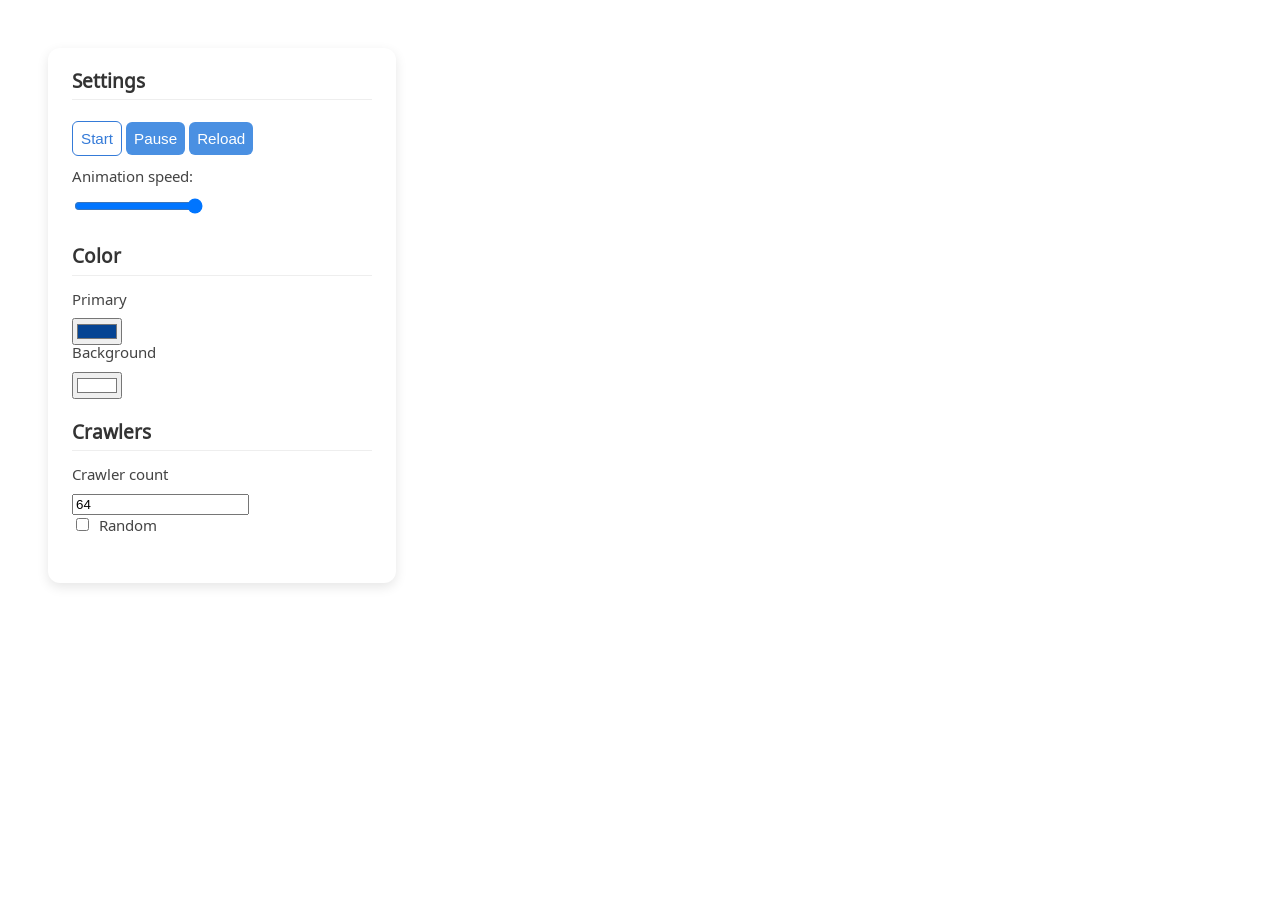
==== projects/bfs_on_image/index.html @ 62050e02 "last changes to bfs on images" ====
<!DOCTYPE html>
<html>

<head>
    <link rel="preconnect" href="https://fonts.googleapis.com">
    <link rel="preconnect" href="https://fonts.gstatic.com" crossorigin>
    <link href="https://fonts.googleapis.com/css2?family=Cabin:ital,wght@0,400..700;1,400..700&family=DM+Sans:ital,opsz,wght@0,9..40,100..1000;1,9..40,100..1000&family=Noto+Sans+Elbasan&family=Poppins:ital,wght@0,100;0,200;0,300;0,400;0,500;0,600;0,700;0,800;0,900;1,100;1,200;1,300;1,400;1,500;1,600;1,700;1,800;1,900&display=swap"
          rel="stylesheet">
    <link rel="stylesheet" href="../../css/main.css">
    <link rel="stylesheet" href="css/chained_encoding.css">

    <script defer type="module" src="./js/index.js"></script>
</head>

<body>
    <div class="overlay">
        <div class="main">
                <div class="menu">
                    <div class="section">
                        <h2>Settings</h2>
                        <button class="start-btn" id="startBtn">Start</button>
                        <button id="pauseBtn">Pause</button>
                        <button id="reloadBtn">Reload</button>
                        <div class="slider">
                            <div class="input-control">
                                <label for="animationSpeed">Animation speed:</label>
                                <input type="range" id="animationSpeed" value="100" name="volume" step="1"  min="1" max="100" />
                            </div>
                            <p id="speed-display">1</p>
                        </div>
                    </div>


                    <div class="section">
                        <h2>Color</h2>

                        <label for="primaryColor">Primary</label>
                        <input type="color" id="primaryColor" value="#054493" />

                        <label for="secondaryColor">Background</label>
                        <input type="color" id="secondaryColor" value="#FFFFFF" />
                    </div>

                    <div class="section">
                        <h2>Crawlers</h2>
                        <label for="crawlerCount">Crawler count</label>
                        <input type="number" id="crawlerCount" placeholder="64" value="64" />
                        <label>
                            <input type="checkbox" id="randomCrawlers" />
                            Random
                        </label>
                    </div>
                </div>





            </div>

        </div>




    <canvas id="canvas"></canvas>
</body>


</html>
---- css/main.css ----
:root {
    --col: 10% 80% 10%;

    --nav-height: 5em;

    --color-white: #FFFFFF;
    --color-beige: #FFD19D;
    --color-gray: #AEB5BD;
    --color-lightblue: #4D80C9;
    --color-red: #E93841;
    --color-darkpurble: #100820;
    --color-purble: #511E43;
    --color-darkblue: #054494;
    --color-orange: #F1892D;
    --color-brown: #823E2C;
    --color-lightpink: #FFA9A9;
    --color-lightgreen: #5AE150;
    --color-yellow: #FFE947;
    --color-lightpurble: #7D3EBF;
    --color-pink: #EB6C82;
    --color-greem: #1E8A4C;

    --color-bright: var(--color-darkpurble);
    --color-dark: var(--color-white);

}

body:has(dialog[open]) {
    overflow: hidden;
    padding-right: 1rem;
}

p {
    line-height: 1.4em;
}

.intro-title {
    font-size: 8em;
    margin-bottom: 0.5em;

}

h2 {
    font-size: 3em;
    margin-top: 0;
}


a {
    text-decoration: underline;
    color: inherit;

    line-height: 1.4em;
}


li {
    margin: 0.5rem 0;


}


.intro-navigate {
    border-top: var(--color-bright) solid 1px;
    margin-top: 1em;
    display: flex;
    flex-direction: column;

}

.bg-bright {
    background: var(--color-bright);
    color: var(--color-dark);
    border: var(--color-bright)

}


.bg-dark {
    background: var(--color-dark);
    color: var(--color-bright);
    border: var(--color-dark);
}

body {
    font-family: "Noto Sans Elbasan", sans-serif;
    font-weight: 400;
    font-style: normal;

    margin: 0;
}

.container {
    display: grid;
    grid-template-columns: var(--col);
    row-gap: 1em;
}

.p-top {
    padding-top: var(--nav-height);
}

.py-3 {
    padding-top: 3em;
    padding-bottom: 3.5em;
}


.nav-container {
    width: 100%;
    height: var(--nav-height);
    position: fixed;
}


.padding {
    padding-top: var(--nav-height);

}

.intro-text p {
    padding: 0.5rem;
    background-color: #FFFFFF;

    margin-top: 0.5em;
    margin-bottom: 0.5em;
}

.nav {
    height: 100%;

    display: flex;
    justify-content: end;
    align-items: center;
}

.nav-links {
    display: grid;
    grid-template-columns: 1fr 1fr 1fr;
    gap: 1em;
}

.nav-spacer {
    padding-top: var(--nav-height);
}

.pixel-art {
    image-rendering: pixelated;
    image-rendering: crisp-edges; /* fallback for older browsers */
    width: auto;
    height: auto;
}

.intro {
    grid-column: 2;
}

.col-2 {
    align-items: start;
    display: grid;
    grid-template-columns: 1fr 1fr;
    gap: 2em;
}

.project-gallery {
    grid-column-start: 2;

}

.col-3 {
    align-items: start;
    display: grid;
    grid-template-columns: 1fr 1fr 1fr;
    gap: 1em;
}


.project-showcase {
    grid-column: 2;
}

.project-card img {
    border-radius: 0.5em;
    object-fit: cover;
    aspect-ratio: 2/1;
    width: 100%;
}

.project-card {
    all: unset;

    cursor: pointer;

    gap: 1em;
    width: 100%;
    color: var(--color-bright);

    text-decoration: unset;

    display: flex;
    flex-direction: column;
    justify-content: end;
    align-items: start;
    margin-bottom: 0;

}

.tags {
    display: flex;
    justify-content: start;
    gap: 0.3rem;


    align-items: center;

    margin: 0;
    padding: 0;

}

.tags p {
    font-size: 0.7rem;

    margin: 0;

    color: var(--color-white);
    alignment-baseline: central;
    background: var(--color-gray);

    padding: 0.4rem;

    font-weight: bold;

    border-radius: 5rem;
    display: flex; /* make the <p> a flex container */
    align-items: center; /* vertically center text */
    justify-content: center; /* horizontally center text (optional) */


}


.project-card:hover {
    transform: translateY(-5px);
    transition: transform 0.3s ease;
}

.project-card-desc {
    padding-top: 0;
    padding-bottom: 1em;
}

.project-card .project-card-desc h3 {
    margin: 0;
    font-size: 1.5em;
}

.project-card .project-card-desc p {
    margin: 0.5em 0 0;
    font-size: 1em;
}


.more-projects {
    width: fit-content;
    padding: 1em;

    border-radius: 0.5em;
}


.h-10 {
    min-height: 30rem;
}


.footer {
    height: 30vh;
}


.dialog {
    width: 75vw;
    height: 75vh;

    border: none;
    border-radius: 1rem;

    padding: 2rem;
}


.close-dialog {
    grid-column: 5;
    grid-row: 1;
    justify-self: end;
    align-self: flex-start;

    display: inline-flex;
    align-items: center;
    padding: 0.5rem 0.7rem;
    border: none;

    font-size: 16px;
    border-radius: 4px;
    cursor: pointer;
    gap: 8px;
}


.dialog-body {
    display: grid;
    grid-template-columns: repeat(5, 1fr);;
    grid-template-rows: repeat(10, 1fr);

    height: 100%;

    gap: 1rem
}

.dialog-demo-link-container {

    padding-right: 5rem;

    grid-row: 2;
    grid-column: 4 / 6;

    display: flex;
    flex-direction: column;
    gap: 1rem;
}

.play-link {
    font-size: x-large;

    align-self: end;

}


.dialog-article {
    grid-column: 1 / 4;
    grid-row: 1 / 11;

    padding-right: 3rem;


}

.dialog-demo-img {
    border-radius: 0.5em;
    object-fit: cover;
    width: 100%;

}


/* Mobile Styles (Small Screens) */
@media (max-width: 600px) {


}

/* Medium Screens (Tablets, etc.) */
@media (min-width: 601px) and (max-width: 1024px) {


}

/* Large Screens (Desktops) */
@media (min-width: 1025px) {


}
---- projects/bfs_on_image/css/chained_encoding.css ----
body {
    margin: 0;
}

html, body {
    margin: 0;
    padding: 0;
    height: 100%;
    overflow: hidden;

    color: white;
}


.auto-scale {
    display: flex;
    gap: 1rem;
}

.auto-scale input {
    margin: 0;
}


.main {
    padding: 3rem;
}

canvas {
    display: block;
    width: 100vw;
    height: 100vh;
}

h2 {
    font-size: x-large;
}

.overlay {
    position: fixed;
    border-bottom-right-radius: 1rem;
;
}

.input-control {
    flex-direction: column;
    display: flex;
    align-items: start;

    height: 2rem;
}

.slider {
    display: flex;
    justify-content: space-between;

    gap: 1rem;
}





.menu {
    width: 300px;
    background: #fff;
    border-radius: 12px;
    box-shadow: 0 4px 12px rgba(0,0,0,0.1);
    padding: 1.5rem;
}

.menu h2 {
    font-size: 1.2rem;
    color: #333;
    border-bottom: 1px solid #eee;
    padding-bottom: 0.4rem;
    margin-bottom: 1rem;
}

.menu .section {
    margin-bottom: 1.5rem;
}

.menu label {
    display: block;
    margin-bottom: 0.6rem;
    color: #444;
    font-size: 0.95rem;
    cursor: pointer;
}

.menu input[type="checkbox"] {
    margin-right: 0.4rem;
}

.menu input[type="text"],
.menu select,
.menu button {
    padding: 0.5rem;
    margin-top: 0.3rem;
    margin-bottom: 0.8rem;
    border: 1px solid #ccc;
    border-radius: 6px;
    font-size: 0.95rem;
}

.menu button {
    background: #4a90e2;
    color: white;
    border: none;
    cursor: pointer;
    transition: background 0.2s ease;
}

.menu button:hover {
    background: #357bd8;
}

.start-btn {
    background: none !important;
    color: #357bd8 !important;
    border: solid 1px !important;
    cursor: pointer;
    transition: background 0.2s ease;
}

.start-btn:hover {
    background: rgba(0, 0, 0, 0.1) !important;
}
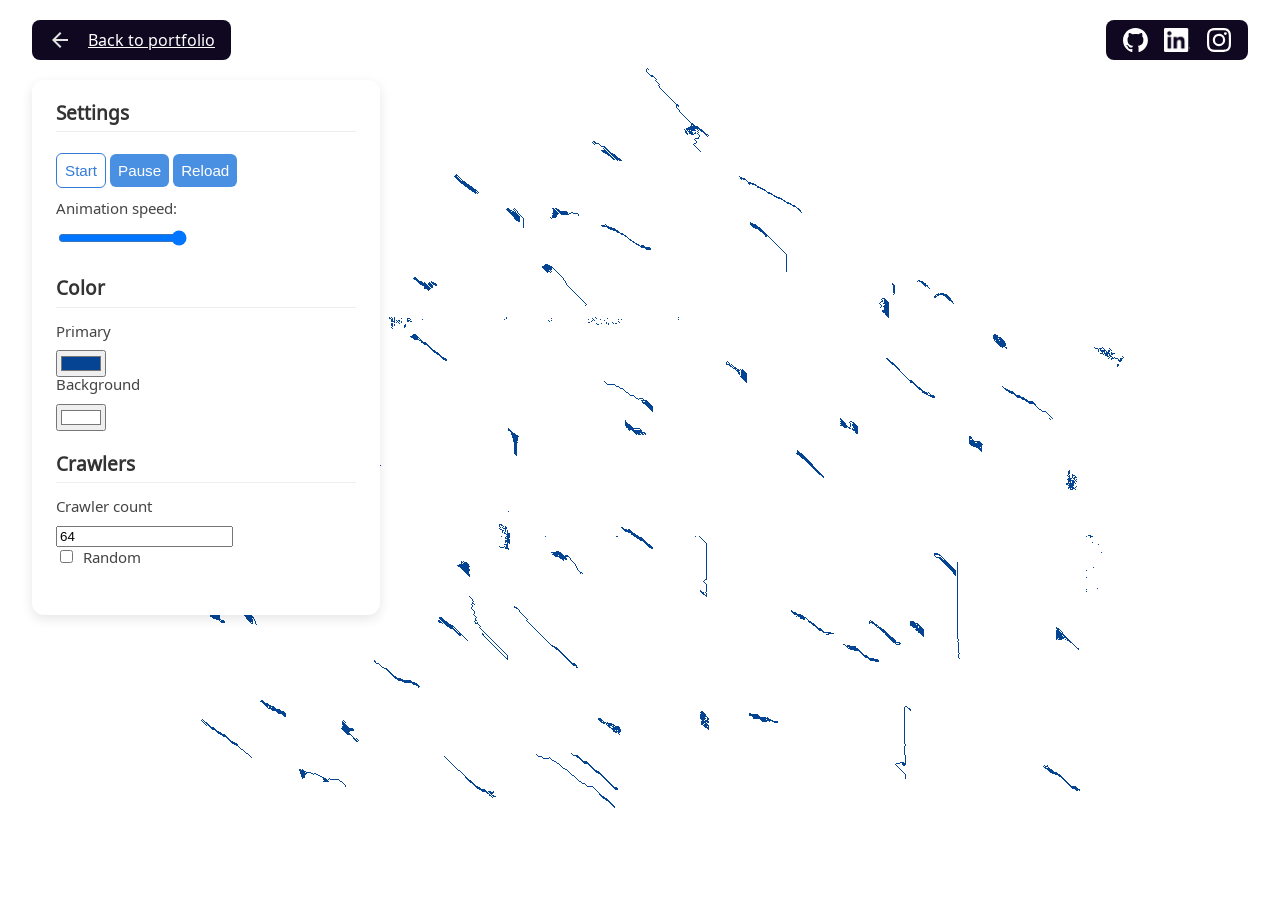
==== commit f6973cae: "new dialogs for projects" ====
--- a/projects/bfs_on_image/index.html
+++ b/projects/bfs_on_image/index.html
@@ -6,64 +6,88 @@
     <link rel="preconnect" href="https://fonts.gstatic.com" crossorigin>
     <link href="https://fonts.googleapis.com/css2?family=Cabin:ital,wght@0,400..700;1,400..700&family=DM+Sans:ital,opsz,wght@0,9..40,100..1000;1,9..40,100..1000&family=Noto+Sans+Elbasan&family=Poppins:ital,wght@0,100;0,200;0,300;0,400;0,500;0,600;0,700;0,800;0,900;1,100;1,200;1,300;1,400;1,500;1,600;1,700;1,800;1,900&display=swap"
           rel="stylesheet">
+
+    <link rel="stylesheet" href="css/chained_encoding.css">
     <link rel="stylesheet" href="../../css/main.css">
-    <link rel="stylesheet" href="css/chained_encoding.css">
 
     <script defer type="module" src="./js/index.js"></script>
+    <script defer src="https://cloud.umami.is/script.js"
+            data-website-id="c5e2e9f3-c1b4-4a1e-b12a-9b69d3bfbb9a"></script>
+
 </head>
 
 <body>
-    <div class="overlay">
-        <div class="main">
-                <div class="menu">
-                    <div class="section">
-                        <h2>Settings</h2>
-                        <button class="start-btn" id="startBtn">Start</button>
-                        <button id="pauseBtn">Pause</button>
-                        <button id="reloadBtn">Reload</button>
-                        <div class="slider">
-                            <div class="input-control">
-                                <label for="animationSpeed">Animation speed:</label>
-                                <input type="range" id="animationSpeed" value="100" name="volume" step="1"  min="1" max="100" />
-                            </div>
-                            <p id="speed-display">1</p>
-                        </div>
-                    </div>
-
-
-                    <div class="section">
-                        <h2>Color</h2>
-
-                        <label for="primaryColor">Primary</label>
-                        <input type="color" id="primaryColor" value="#054493" />
-
-                        <label for="secondaryColor">Background</label>
-                        <input type="color" id="secondaryColor" value="#FFFFFF" />
-                    </div>
-
-                    <div class="section">
-                        <h2>Crawlers</h2>
-                        <label for="crawlerCount">Crawler count</label>
-                        <input type="number" id="crawlerCount" placeholder="64" value="64" />
-                        <label>
-                            <input type="checkbox" id="randomCrawlers" />
-                            Random
-                        </label>
-                    </div>
-                </div>
 
 
 
 
+<div class="overlay">
+    <!-- IS FIXED START -->
+    <nav class="nav-container">
+        <div class="nav">
+            <a href="/" class="back-link bg-gloss">
+                <img src="/images/icons/back.svg" alt="GitHub">
+                <span>Back to portfolio</span>
+            </a>
 
+            <div class="nav-links bg-gloss frosted-text">
+                <a class="nav-icon" href="https://github.com/tobiasras"> <img src="/images/icons/github.svg"
+                                                                              alt="GitHub"></a>
+                <a class="nav-icon" href="https://www.linkedin.com/in/tobiasras/"> <img src="/images/icons/linkedin.png"
+                                                                                        alt="LinkedIn"></a>
+                <a class="nav-icon" href="https://www.instagram.com/tobiasras/"> <img src="/images/icons/instagram.svg"
+                                                                                      alt="LinkedIn"></a>
+            </div>
+        </div>
+    </nav>
+    <!-- IS FIXED END -->
+
+
+    <div class="main">
+        <div class="menu">
+            <div class="section">
+                <h2>Settings</h2>
+                <button class="start-btn" id="startBtn">Start</button>
+                <button id="pauseBtn">Pause</button>
+                <button id="reloadBtn">Reload</button>
+                <div class="slider">
+                    <div class="input-control">
+                        <label for="animationSpeed">Animation speed:</label>
+                        <input type="range" id="animationSpeed" value="100" name="volume" step="1" min="1" max="100"/>
+                    </div>
+                    <p id="speed-display">1</p>
+                </div>
             </div>
 
+
+            <div class="section">
+                <h2>Color</h2>
+
+                <label for="primaryColor">Primary</label>
+                <input type="color" id="primaryColor" value="#054493"/>
+
+                <label for="secondaryColor">Background</label>
+                <input type="color" id="secondaryColor" value="#FFFFFF"/>
+            </div>
+
+            <div class="section">
+                <h2>Crawlers</h2>
+                <label for="crawlerCount">Crawler count</label>
+                <input type="number" id="crawlerCount" placeholder="64" value="64"/>
+                <label>
+                    <input type="checkbox" id="randomCrawlers"/>
+                    Random
+                </label>
+            </div>
         </div>
 
 
+    </div>
+
+</div>
 
 
-    <canvas id="canvas"></canvas>
+<canvas id="canvas"></canvas>
 </body>
 
 
--- a/projects/bfs_on_image/css/chained_encoding.css
+++ b/projects/bfs_on_image/css/chained_encoding.css
@@ -23,7 +23,8 @@
 
 
 .main {
-    padding: 3rem;
+    padding-top: 5rem;
+    padding-left: 2rem;
 }
 
 canvas {
--- a/css/main.css
+++ b/css/main.css
@@ -1,7 +1,7 @@
 :root {
     --col: 10% 80% 10%;
 
-    --nav-height: 5em;
+    --nav-height: 5rem;
 
     --color-white: #FFFFFF;
     --color-beige: #FFD19D;
@@ -10,7 +10,7 @@
     --color-red: #E93841;
     --color-darkpurble: #100820;
     --color-purble: #511E43;
-    --color-darkblue: #054494;
+    --color-darkblue: rgba(18, 48, 86);
     --color-orange: #F1892D;
     --color-brown: #823E2C;
     --color-lightpink: #FFA9A9;
@@ -25,6 +25,9 @@
 
 }
 
+
+
+
 body:has(dialog[open]) {
     overflow: hidden;
     padding-right: 1rem;
@@ -38,11 +41,20 @@
     font-size: 8em;
     margin-bottom: 0.5em;
 
-}
+    padding-top: calc(var(--nav-height)/2);
+
+}
+
+.xp {
+    margin-left: -33%;    /* pull it 20% into col 1 */
+    background: #4D80C9;
+}
+
 
 h2 {
     font-size: 3em;
     margin-top: 0;
+    margin-bottom: 1rem;
 }
 
 
@@ -56,6 +68,12 @@
 
 li {
     margin: 0.5rem 0;
+
+
+}
+
+.front-section {
+    min-height: 100vh;
 
 
 }
@@ -78,7 +96,7 @@
 
 
 .bg-dark {
-    background: var(--color-dark);
+    background: var(--color-white);
     color: var(--color-bright);
     border: var(--color-dark);
 }
@@ -119,9 +137,16 @@
 
 }
 
+
+.intro-text {
+    width: 50%;
+}
+
 .intro-text p {
+
+    font-size: 1.1rem;
+
     padding: 0.5rem;
-    background-color: #FFFFFF;
 
     margin-top: 0.5em;
     margin-bottom: 0.5em;
@@ -130,15 +155,52 @@
 .nav {
     height: 100%;
 
+    z-index: 2000;
+
     display: flex;
-    justify-content: end;
+    justify-content: space-between;
     align-items: center;
 }
+
+.back-link {
+    padding: 0.5rem 1rem;
+
+    background: var(--color-bright);
+
+    display: flex;
+    align-items: center; /* vertical centering */
+    gap: 1rem;
+    margin-left: 2rem;
+    border-radius: 0.5rem;
+
+    color: #fff;
+}
+
+.back-link span {
+    padding-top: 0.1rem;
+}
+
+
+.back-link img {
+    display: block; /* removes inline spacing quirks */
+
+}
+
 
 .nav-links {
     display: grid;
     grid-template-columns: 1fr 1fr 1fr;
     gap: 1em;
+
+    text-align: center;
+
+
+    padding: 0.5rem 1rem;
+    border-radius: 0.5rem;
+
+    margin-right: 2rem;
+
+    background: var(--color-bright);
 }
 
 .nav-spacer {
@@ -175,6 +237,12 @@
     gap: 1em;
 }
 
+.col-4 {
+    align-items: start;
+    display: grid;
+    grid-template-columns: 1fr 1fr 1fr 1fr;
+    gap: 1em;
+}
 
 .project-showcase {
     grid-column: 2;
@@ -194,7 +262,6 @@
 
     gap: 1em;
     width: 100%;
-    color: var(--color-bright);
 
     text-decoration: unset;
 
@@ -203,7 +270,6 @@
     justify-content: end;
     align-items: start;
     margin-bottom: 0;
-
 }
 
 .tags {
@@ -214,6 +280,7 @@
 
     align-items: center;
 
+
     margin: 0;
     padding: 0;
 
@@ -228,7 +295,7 @@
     alignment-baseline: central;
     background: var(--color-gray);
 
-    padding: 0.4rem;
+    padding: 0.6rem 0.5rem 0.5rem;
 
     font-weight: bold;
 
@@ -280,20 +347,23 @@
 }
 
 
+
+
+
+
 .dialog {
-    width: 75vw;
-    height: 75vh;
+    width: 50vw;
+
 
     border: none;
     border-radius: 1rem;
-
-    padding: 2rem;
-}
+    padding: 2rem 2rem 8rem 2rem
+}
+
 
 
 .close-dialog {
     grid-column: 5;
-    grid-row: 1;
     justify-self: end;
     align-self: flex-start;
 
@@ -308,62 +378,171 @@
     gap: 8px;
 }
 
+.dialog-title {
+
+    grid-column-start: 2;
+    grid-column-end: 5;
+}
+
+.dialog-title h2{
+    font-size: larger;
+    margin: 0;
+
+}
+
+
+.dialog-head {
+    display: grid;
+    grid-template-columns: 10% 1fr 1fr 1fr 10%;
+    gap: 1rem;
+
+    align-items: center;
+
+    margin-bottom: 2rem;
+}
+
 
 .dialog-body {
-    display: grid;
-    grid-template-columns: repeat(5, 1fr);;
-    grid-template-rows: repeat(10, 1fr);
-
-    height: 100%;
+    height: 70vh;
+
+    display: grid;
+    overflow-y: scroll;
+    grid-template-columns: 10% 1fr 1fr 1fr 10%;
 
     gap: 1rem
 }
 
-.dialog-demo-link-container {
-
-    padding-right: 5rem;
-
-    grid-row: 2;
-    grid-column: 4 / 6;
-
-    display: flex;
-    flex-direction: column;
-    gap: 1rem;
-}
+
+
+
 
 .play-link {
     font-size: x-large;
 
     align-self: end;
-
 }
 
 
 .dialog-article {
-    grid-column: 1 / 4;
-    grid-row: 1 / 11;
-
-    padding-right: 3rem;
-
-
-}
-
-.dialog-demo-img {
+    grid-column: 2 / 5 ;
+    height: 50vh;
+}
+
+
+
+.nav-icon img {
+    height: 1.5em; /* match text height */
+    width: auto; /* keep proportions */
+    vertical-align: middle;
+}
+
+
+.teaser-image {
     border-radius: 0.5em;
     object-fit: cover;
     width: 100%;
-
+}
+
+.teaser-article {
+    margin-top: 2rem;
+}
+
+
+.teaser-text {
+    font-size: xxx-large;
+    margin-top: 1rem;
+
+    margin-bottom: 1rem;
+
+    line-height: 1em;
+}
+
+.teaser-cta {
+    padding-top: 1em;
+    padding-bottom: 1em;
+
+
+}
+
+
+
+.m-0 {
+    margin: 0;
 }
 
 
 /* Mobile Styles (Small Screens) */
 @media (max-width: 600px) {
 
-
+    .front-section {
+        min-height: 75vh;
+    }
+
+
+    .intro-title {
+        font-size: 4em;
+    }
+    .intro-text {
+        width: 100%;
+    }
+
+    .col-3 {
+        grid-template-columns: 1fr
+    }
+    .col-4 {
+        grid-template-columns: 1fr
+    }
+
+    .dialog-head {
+        grid-template-columns: 0 1fr 1fr 1fr 0;
+
+
+    }
+    .dialog-body {
+        grid-template-columns: 0 1fr 1fr 1fr 0;
+        height: 60vh;
+
+    }
+    .dialog {
+        width: 80vw;
+    }
 }
 
 /* Medium Screens (Tablets, etc.) */
 @media (min-width: 601px) and (max-width: 1024px) {
+    .front-section {
+        min-height: 75vh;
+    }
+    .intro-title {
+        font-size: 6em;
+    }
+
+    .col-3 {
+        grid-template-columns: 1fr 1fr
+    }
+    .col-4 {
+        grid-template-columns: 1fr 1fr
+    }
+
+    .intro-text {
+        width: 100%;
+    }
+
+    .dialog-head {
+        grid-template-columns: 10% 1fr 1fr 1fr 10%;
+
+
+    }
+    .dialog-body {
+        grid-template-columns: 10% 1fr 1fr 1fr 10%;
+        height: 70vh;
+
+    }
+
+
+    .dialog {
+        width: 80vw;
+    }
 
 
 }
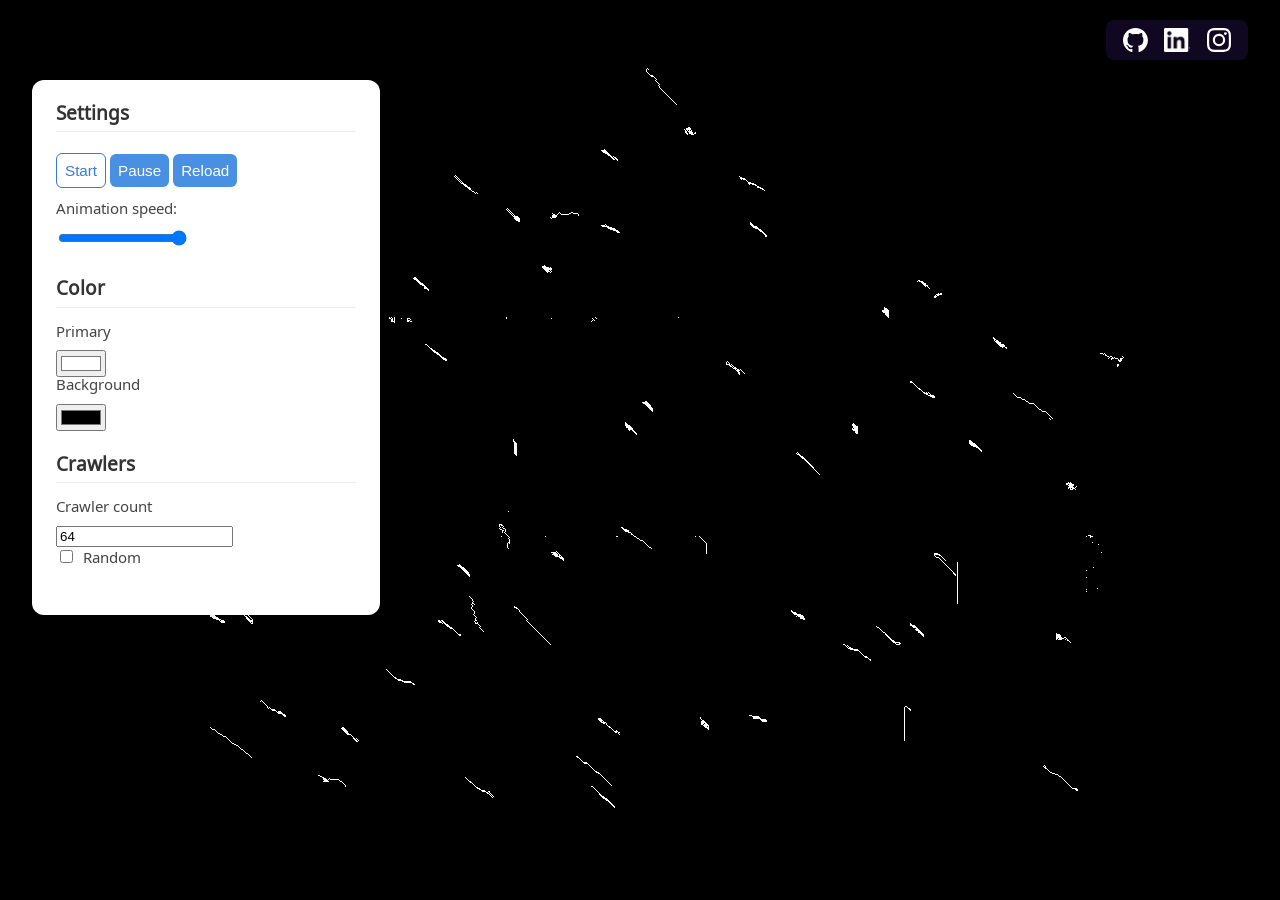
==== commit 8a8c5876: "new portfolio website" ====
--- a/projects/bfs_on_image/index.html
+++ b/projects/bfs_on_image/index.html
@@ -25,12 +25,8 @@
     <!-- IS FIXED START -->
     <nav class="nav-container">
         <div class="nav">
-            <a href="/" class="back-link bg-gloss">
-                <img src="/images/icons/back.svg" alt="GitHub">
-                <span>Back to portfolio</span>
-            </a>
 
-            <div class="nav-links bg-gloss frosted-text">
+            <div class="nav-links">
                 <a class="nav-icon" href="https://github.com/tobiasras"> <img src="/images/icons/github.svg"
                                                                               alt="GitHub"></a>
                 <a class="nav-icon" href="https://www.linkedin.com/in/tobiasras/"> <img src="/images/icons/linkedin.png"
@@ -64,10 +60,10 @@
                 <h2>Color</h2>
 
                 <label for="primaryColor">Primary</label>
-                <input type="color" id="primaryColor" value="#054493"/>
+                <input type="color" id="primaryColor" value="#ffffff"/>
 
                 <label for="secondaryColor">Background</label>
-                <input type="color" id="secondaryColor" value="#FFFFFF"/>
+                <input type="color" id="secondaryColor" value="#000000"/>
             </div>
 
             <div class="section">
--- a/projects/bfs_on_image/css/chained_encoding.css
+++ b/projects/bfs_on_image/css/chained_encoding.css
@@ -28,6 +28,10 @@
 }
 
 canvas {
+    position: fixed;
+    top: 0;
+    left: 0;
+    z-index: 0;
     display: block;
     width: 100vw;
     height: 100vh;
@@ -39,8 +43,16 @@
 
 .overlay {
     position: fixed;
+    top: 0;
+    left: 0;
+    z-index: 10;
+    pointer-events: none;
     border-bottom-right-radius: 1rem;
-;
+}
+
+.overlay .nav-container,
+.overlay .main {
+    pointer-events: auto;
 }
 
 .input-control {
--- a/css/main.css
+++ b/css/main.css
@@ -1,54 +1,20 @@
 :root {
-    --col: 10% 80% 10%;
-
     --nav-height: 5rem;
 
     --color-white: #FFFFFF;
-    --color-beige: #FFD19D;
     --color-gray: #AEB5BD;
     --color-lightblue: #4D80C9;
-    --color-red: #E93841;
     --color-darkpurble: #100820;
-    --color-purble: #511E43;
-    --color-darkblue: rgba(18, 48, 86);
-    --color-orange: #F1892D;
-    --color-brown: #823E2C;
-    --color-lightpink: #FFA9A9;
-    --color-lightgreen: #5AE150;
-    --color-yellow: #FFE947;
-    --color-lightpurble: #7D3EBF;
-    --color-pink: #EB6C82;
-    --color-greem: #1E8A4C;
+    --color-green: #00ff00;
 
     --color-bright: var(--color-darkpurble);
     --color-dark: var(--color-white);
-
-}
-
-
-
-
-body:has(dialog[open]) {
-    overflow: hidden;
-    padding-right: 1rem;
 }
 
 p {
     line-height: 1.4em;
 }
 
-.intro-title {
-    font-size: 8em;
-    margin-bottom: 0.5em;
-
-    padding-top: calc(var(--nav-height)/2);
-
-}
-
-.xp {
-    margin-left: -33%;    /* pull it 20% into col 1 */
-    background: #4D80C9;
-}
 
 
 h2 {
@@ -57,43 +23,28 @@
     margin-bottom: 1rem;
 }
 
-
 a {
     text-decoration: underline;
     color: inherit;
-
     line-height: 1.4em;
 }
-
 
 li {
     margin: 0.5rem 0;
-
-
-}
-
-.front-section {
-    min-height: 100vh;
-
-
-}
-
-
-.intro-navigate {
-    border-top: var(--color-bright) solid 1px;
-    margin-top: 1em;
-    display: flex;
-    flex-direction: column;
-
-}
-
-.bg-bright {
-    background: var(--color-bright);
-    color: var(--color-dark);
-    border: var(--color-bright)
-
-}
-
+}
+
+.text-dark {
+    color: #000000;
+}
+
+body {
+    font-family: "Noto Sans Elbasan", sans-serif;
+    font-weight: 400;
+    font-style: normal;
+    margin: 0;
+
+    background-color: #000000;
+}
 
 .bg-dark {
     background: var(--color-white);
@@ -101,78 +52,37 @@
     border: var(--color-dark);
 }
 
-body {
-    font-family: "Noto Sans Elbasan", sans-serif;
-    font-weight: 400;
-    font-style: normal;
-
-    margin: 0;
-}
-
 .container {
     display: grid;
-    grid-template-columns: var(--col);
+    grid-template-columns: 10% 80% 10%;
     row-gap: 1em;
 }
 
-.p-top {
-    padding-top: var(--nav-height);
-}
-
-.py-3 {
-    padding-top: 3em;
-    padding-bottom: 3.5em;
-}
-
-
 .nav-container {
+    position: fixed;
+    top: 0;
+    left: 0;
     width: 100%;
     height: var(--nav-height);
-    position: fixed;
-}
-
-
-.padding {
-    padding-top: var(--nav-height);
-
-}
-
-
-.intro-text {
-    width: 50%;
-}
-
-.intro-text p {
-
-    font-size: 1.1rem;
-
-    padding: 0.5rem;
-
-    margin-top: 0.5em;
-    margin-bottom: 0.5em;
+    z-index: 5000;
+    pointer-events: none;
 }
 
 .nav {
     height: 100%;
-
-    z-index: 2000;
-
-    display: flex;
-    justify-content: space-between;
-    align-items: center;
+    display: flex;
+    align-items: center;
+    pointer-events: auto;
 }
 
 .back-link {
     padding: 0.5rem 1rem;
-
     background: var(--color-bright);
-
-    display: flex;
-    align-items: center; /* vertical centering */
+    display: flex;
+    align-items: center;
     gap: 1rem;
     margin-left: 2rem;
     border-radius: 0.5rem;
-
     color: #fff;
 }
 
@@ -180,376 +90,400 @@
     padding-top: 0.1rem;
 }
 
-
 .back-link img {
-    display: block; /* removes inline spacing quirks */
-
-}
-
+    display: block;
+}
 
 .nav-links {
     display: grid;
     grid-template-columns: 1fr 1fr 1fr;
     gap: 1em;
-
     text-align: center;
-
-
     padding: 0.5rem 1rem;
     border-radius: 0.5rem;
-
+    margin-left: auto;
     margin-right: 2rem;
-
     background: var(--color-bright);
+}
+
+.nav-icon {
+    display: flex;
+    align-items: center;
+    justify-content: center;
+    text-decoration: none;
 }
 
 .nav-spacer {
     padding-top: var(--nav-height);
 }
 
+.nav-icon img {
+    height: 1.5em;
+    width: auto;
+    vertical-align: middle;
+}
+
 .pixel-art {
     image-rendering: pixelated;
-    image-rendering: crisp-edges; /* fallback for older browsers */
-    width: auto;
-    height: auto;
-}
-
-.intro {
-    grid-column: 2;
+    image-rendering: crisp-edges;
 }
 
 .col-2 {
     align-items: start;
     display: grid;
     grid-template-columns: 1fr 1fr;
-    gap: 2em;
 }
 
 .project-gallery {
-    grid-column-start: 2;
-
-}
-
-.col-3 {
+    display: grid;
+    grid-template-columns: repeat(4, 1fr);
+    box-sizing: border-box;
     align-items: start;
+}
+
+.project-gallery > .intro-card,
+.project-gallery > .project-card,
+.project-gallery > .project-card-cluster,
+.project-gallery > .project-card-eye,
+.project-gallery > .project-card-game-of-life {
+    aspect-ratio: 1 / 1;
+    width: 100%;
+    border-radius: 0;
+    overflow: hidden;
+    box-sizing: border-box;
+    container-type: size;
+}
+
+.project-card-game-of-life {
+    grid-column: span 2;
+    grid-row: span 2;
+    position: relative;
+    background: var(--color-darkpurble);
+    cursor: crosshair;
+    touch-action: none;
+}
+
+.game-of-life__canvas {
+    display: block;
+    width: 100%;
+    height: 100%;
+}
+
+.project-card-cluster {
     display: grid;
-    grid-template-columns: 1fr 1fr 1fr;
-    gap: 1em;
-}
-
-.col-4 {
-    align-items: start;
-    display: grid;
-    grid-template-columns: 1fr 1fr 1fr 1fr;
-    gap: 1em;
-}
-
-.project-showcase {
-    grid-column: 2;
-}
-
-.project-card img {
-    border-radius: 0.5em;
-    object-fit: cover;
-    aspect-ratio: 2/1;
-    width: 100%;
+    grid-template-columns: repeat(2, 1fr);
+    grid-template-rows: repeat(2, 1fr);
+    gap: 0;
+}
+
+.project-card-cluster .project-card {
+    width: 100%;
+    height: 100%;
+    min-height: 0;
+    min-width: 0;
+    aspect-ratio: unset;
+    container-type: size;
+    overflow: hidden;
+    isolation: isolate;
+}
+
+.project-card-eye {
+    position: relative;
+    display: flex;
+    align-items: center;
+    justify-content: center;
+    background: var(--color-darkpurble);
+    cursor: crosshair;
+}
+
+.eye-card__face {
+    display: flex;
+    align-items: center;
+    justify-content: center;
+    gap: min(10cqi, 10cqh);
+}
+
+.eye {
+    position: relative;
+    width: min(24cqi, 24cqh);
+    height: min(24cqi, 24cqh);
+    border-radius: 50%;
+    background: var(--color-white);
+    overflow: hidden;
+    box-shadow: inset 0 -0.15em 0.4em rgba(16, 8, 32, 0.12);
+}
+
+.eye__pupil {
+    position: absolute;
+    left: 50%;
+    top: 50%;
+    width: 44%;
+    height: 44%;
+    border-radius: 50%;
+    background: var(--color-darkpurble);
+    transform: translate(-50%, -50%);
+    transition: transform 0.07s ease-out;
+    will-change: transform;
+}
+
+.eye__pupil::after {
+    content: "";
+    position: absolute;
+    top: 18%;
+    right: 22%;
+    width: 28%;
+    height: 28%;
+    border-radius: 50%;
+    background: rgba(255, 255, 255, 0.85);
+}
+
+@media (prefers-reduced-motion: reduce) {
+    .eye__pupil {
+        transition: none;
+    }
+}
+
+.intro-card {
+    position: relative;
+    color: var(--color-dark);
+}
+
+.intro-card::before {
+    content: "";
+    position: absolute;
+    inset: 0;
+    z-index: 0;
+    pointer-events: none;
+    opacity: 0.35;
+
+    background-size: 14px 14px;
+}
+
+.intro-card__bg {
+    position: absolute;
+    inset: -30%;
+    z-index: 0;
+    pointer-events: none;
+    background:
+        radial-gradient(ellipse 55% 45% at 15% 20%, rgba(209, 55, 28, 0.55), transparent 60%),
+        radial-gradient(ellipse 50% 40% at 85% 75%, rgba(0, 255, 0, 0.14), transparent 55%),
+        radial-gradient(ellipse 40% 35% at 70% 15%, rgba(255, 255, 255, 0.08), transparent 50%);
+    animation: intro-glow 14s ease-in-out infinite alternate;
+}
+
+@keyframes intro-glow {
+    0% {
+        transform: translate(0, 0) scale(1);
+    }
+    100% {
+        transform: translate(6%, -4%) scale(1.08);
+    }
+}
+
+.intro-card .intro {
+    position: relative;
+    z-index: 1;
+    display: flex;
+    flex-direction: column;
+    gap: 0.5rem;
+    height: 100%;
+    padding: min(4cqi, 4cqh);
+    overflow: hidden;
+    box-sizing: border-box;
+}
+
+
+
+.intro-card .intro-title {
+    margin: 0;
+    font-size: min(12.5cqi, 14.5cqh);
+    line-height: 0.9;
+    text-wrap: balance;
+    background: linear-gradient(120deg, var(--color-white) 20%, var(--color-lightblue) 100%);
+    -webkit-background-clip: text;
+    background-clip: text;
+    color: transparent;
+}
+
+.intro-role {
+    margin: 0.1em 0 0;
+    font-size: min(4.5cqi, 5cqh);
+    line-height: 1.05;
+    color: var(--color-gray);
+}
+
+
+
+
+
+
+
+
+
+.intro-bio {
+    margin: 0.28em 0 0;
+    font-size: min(4.25cqi, 5.5cqh);
+    line-height: 1.2;
+    color: rgba(255, 255, 255, 0.92);
+}
+
+@media (prefers-reduced-motion: reduce) {
+    .intro-card__bg,
+    .intro-deco::after {
+        animation: none;
+    }
 }
 
 .project-card {
-    all: unset;
-
-    cursor: pointer;
-
-    gap: 1em;
-    width: 100%;
-
-    text-decoration: unset;
-
-    display: flex;
-    flex-direction: column;
-    justify-content: end;
-    align-items: start;
-    margin-bottom: 0;
-}
-
-.tags {
-    display: flex;
-    justify-content: start;
-    gap: 0.3rem;
-
-
-    align-items: center;
-
-
+    position: relative;
+    display: block;
+    text-decoration: none;
+    color: var(--color-white);
+    background: var(--color-darkpurble);
+}
+
+.project-card--mini .project-card-overlay {
+    padding: 0.35rem;
+}
+
+.project-card--mini .project-card-overlay h3 {
+    font-size: clamp(0.5rem, 10cqi, 0.75rem);
+}
+
+.project-card--mini .project-card-overlay p {
+    margin-top: 0.2rem;
+    font-size: clamp(0.45rem, 8cqi, 0.65rem);
+}
+
+.project-card--ascii {
+    display: flex;
+    align-items: center;
+    justify-content: center;
+    padding: min(4cqi, 4cqh, 1rem);
+}
+
+.ascii-card {
     margin: 0;
     padding: 0;
-
-}
-
-.tags p {
-    font-size: 0.7rem;
-
+    border: 0;
+    background: transparent;
+    font-family: ui-monospace, "Cascadia Mono", "Consolas", monospace;
+    font-weight: 400;
+    line-height: 1.05;
+    white-space: pre;
+    text-align: center;
+    font-size: min(11cqi, 14cqh);
+    max-width: 100%;
+    max-height: 100%;
+    overflow: hidden;
+    user-select: none;
+    pointer-events: none;
+    transition: transform 0.3s ease;
+}
+
+.project-card:hover .ascii-card {
+    transform: scale(1.05);
+}
+
+.project-card img {
+    display: block;
+    width: 100%;
+    height: 100%;
+    object-fit: cover;
+    transition: transform 0.3s ease;
+}
+
+.project-card .pixel-art {
+    width: 100%;
+    height: 100%;
+}
+
+.project-card-overlay {
+    position: absolute;
+    inset: 0;
+    display: flex;
+    flex-direction: column;
+    justify-content: flex-end;
+    padding: 1rem;
+    background: linear-gradient(to top, rgba(16, 8, 32, 0.92) 0%, rgba(16, 8, 32, 0.55) 55%, transparent 100%);
+    opacity: 0;
+    transition: opacity 0.3s ease;
+    box-sizing: border-box;
+}
+
+.project-card-overlay h3 {
     margin: 0;
-
-    color: var(--color-white);
-    alignment-baseline: central;
-    background: var(--color-gray);
-
-    padding: 0.6rem 0.5rem 0.5rem;
-
-    font-weight: bold;
-
-    border-radius: 5rem;
-    display: flex; /* make the <p> a flex container */
-    align-items: center; /* vertically center text */
-    justify-content: center; /* horizontally center text (optional) */
-
-
-}
-
-
-.project-card:hover {
-    transform: translateY(-5px);
-    transition: transform 0.3s ease;
-}
-
-.project-card-desc {
-    padding-top: 0;
-    padding-bottom: 1em;
-}
-
-.project-card .project-card-desc h3 {
-    margin: 0;
-    font-size: 1.5em;
-}
-
-.project-card .project-card-desc p {
-    margin: 0.5em 0 0;
-    font-size: 1em;
-}
-
-
-.more-projects {
-    width: fit-content;
-    padding: 1em;
-
-    border-radius: 0.5em;
-}
-
-
-.h-10 {
-    min-height: 30rem;
-}
-
-
-.footer {
-    height: 30vh;
-}
-
-
-
-
-
-
-.dialog {
-    width: 50vw;
-
-
-    border: none;
-    border-radius: 1rem;
-    padding: 2rem 2rem 8rem 2rem
-}
-
-
-
-.close-dialog {
-    grid-column: 5;
-    justify-self: end;
-    align-self: flex-start;
-
-    display: inline-flex;
-    align-items: center;
-    padding: 0.5rem 0.7rem;
-    border: none;
-
-    font-size: 16px;
-    border-radius: 4px;
-    cursor: pointer;
-    gap: 8px;
-}
-
-.dialog-title {
-
-    grid-column-start: 2;
-    grid-column-end: 5;
-}
-
-.dialog-title h2{
-    font-size: larger;
-    margin: 0;
-
-}
-
-
-.dialog-head {
-    display: grid;
-    grid-template-columns: 10% 1fr 1fr 1fr 10%;
-    gap: 1rem;
-
-    align-items: center;
-
-    margin-bottom: 2rem;
-}
-
-
-.dialog-body {
-    height: 70vh;
-
-    display: grid;
-    overflow-y: scroll;
-    grid-template-columns: 10% 1fr 1fr 1fr 10%;
-
-    gap: 1rem
-}
-
-
-
-
-
-.play-link {
-    font-size: x-large;
-
-    align-self: end;
-}
-
-
-.dialog-article {
-    grid-column: 2 / 5 ;
-    height: 50vh;
-}
-
-
-
-.nav-icon img {
-    height: 1.5em; /* match text height */
-    width: auto; /* keep proportions */
-    vertical-align: middle;
-}
-
-
-.teaser-image {
-    border-radius: 0.5em;
-    object-fit: cover;
-    width: 100%;
-}
-
-.teaser-article {
-    margin-top: 2rem;
-}
-
-
-.teaser-text {
-    font-size: xxx-large;
-    margin-top: 1rem;
-
-    margin-bottom: 1rem;
-
-    line-height: 1em;
-}
-
-.teaser-cta {
-    padding-top: 1em;
-    padding-bottom: 1em;
-
-
-}
-
-
-
-.m-0 {
-    margin: 0;
-}
-
-
-/* Mobile Styles (Small Screens) */
+    font-size: 1.25rem;
+    line-height: 1.2;
+}
+
+.green-bg {
+    background-color: var(--color-green);
+}
+
+.project-card-overlay p {
+    margin: 0.5rem 0 0;
+    font-size: 0.9rem;
+    line-height: 1.35;
+}
+
+.project-card:hover img {
+    transform: scale(1.05);
+}
+
+.project-card--mini:hover img,
+.project-card--mini:hover .ascii-card {
+    transform: none;
+}
+
+.project-card--mini:focus-visible {
+    outline-offset: 0;
+}
+
+.project-card:hover .project-card-overlay,
+.project-card:focus-visible .project-card-overlay {
+    opacity: 1;
+}
+
+.project-card:focus-visible {
+    outline: 2px solid var(--color-lightblue);
+    outline-offset: 3px;
+}
+
+@supports not (container-type: size) {
+    .ascii-card {
+        font-size: clamp(0.5rem, 4.5vw, 1.75rem);
+    }
+}
+
 @media (max-width: 600px) {
-
-    .front-section {
-        min-height: 75vh;
-    }
-
-
-    .intro-title {
-        font-size: 4em;
-    }
-    .intro-text {
-        width: 100%;
-    }
-
-    .col-3 {
-        grid-template-columns: 1fr
-    }
-    .col-4 {
-        grid-template-columns: 1fr
-    }
-
-    .dialog-head {
-        grid-template-columns: 0 1fr 1fr 1fr 0;
-
-
-    }
-    .dialog-body {
-        grid-template-columns: 0 1fr 1fr 1fr 0;
-        height: 60vh;
-
-    }
-    .dialog {
-        width: 80vw;
-    }
-}
-
-/* Medium Screens (Tablets, etc.) */
+    .col-2 {
+        grid-template-columns: 1fr;
+        gap: 2em;
+    }
+
+
+
+    .project-gallery {
+        grid-template-columns: 1fr;
+    }
+
+    .project-card-game-of-life {
+        grid-column: span 1;
+        grid-row: span 1;
+    }
+}
+
 @media (min-width: 601px) and (max-width: 1024px) {
-    .front-section {
-        min-height: 75vh;
-    }
-    .intro-title {
-        font-size: 6em;
-    }
-
-    .col-3 {
-        grid-template-columns: 1fr 1fr
-    }
-    .col-4 {
-        grid-template-columns: 1fr 1fr
-    }
-
-    .intro-text {
-        width: 100%;
-    }
-
-    .dialog-head {
-        grid-template-columns: 10% 1fr 1fr 1fr 10%;
-
-
-    }
-    .dialog-body {
-        grid-template-columns: 10% 1fr 1fr 1fr 10%;
-        height: 70vh;
-
-    }
-
-
-    .dialog {
-        width: 80vw;
-    }
-
-
-}
-
-/* Large Screens (Desktops) */
+    .project-gallery {
+        grid-template-columns: repeat(3, 1fr);
+    }
+
+}
+
 @media (min-width: 1025px) {
-
-
-}
-
+    .project-gallery {
+        grid-template-columns: repeat(4, 1fr);
+    }
+
+}
